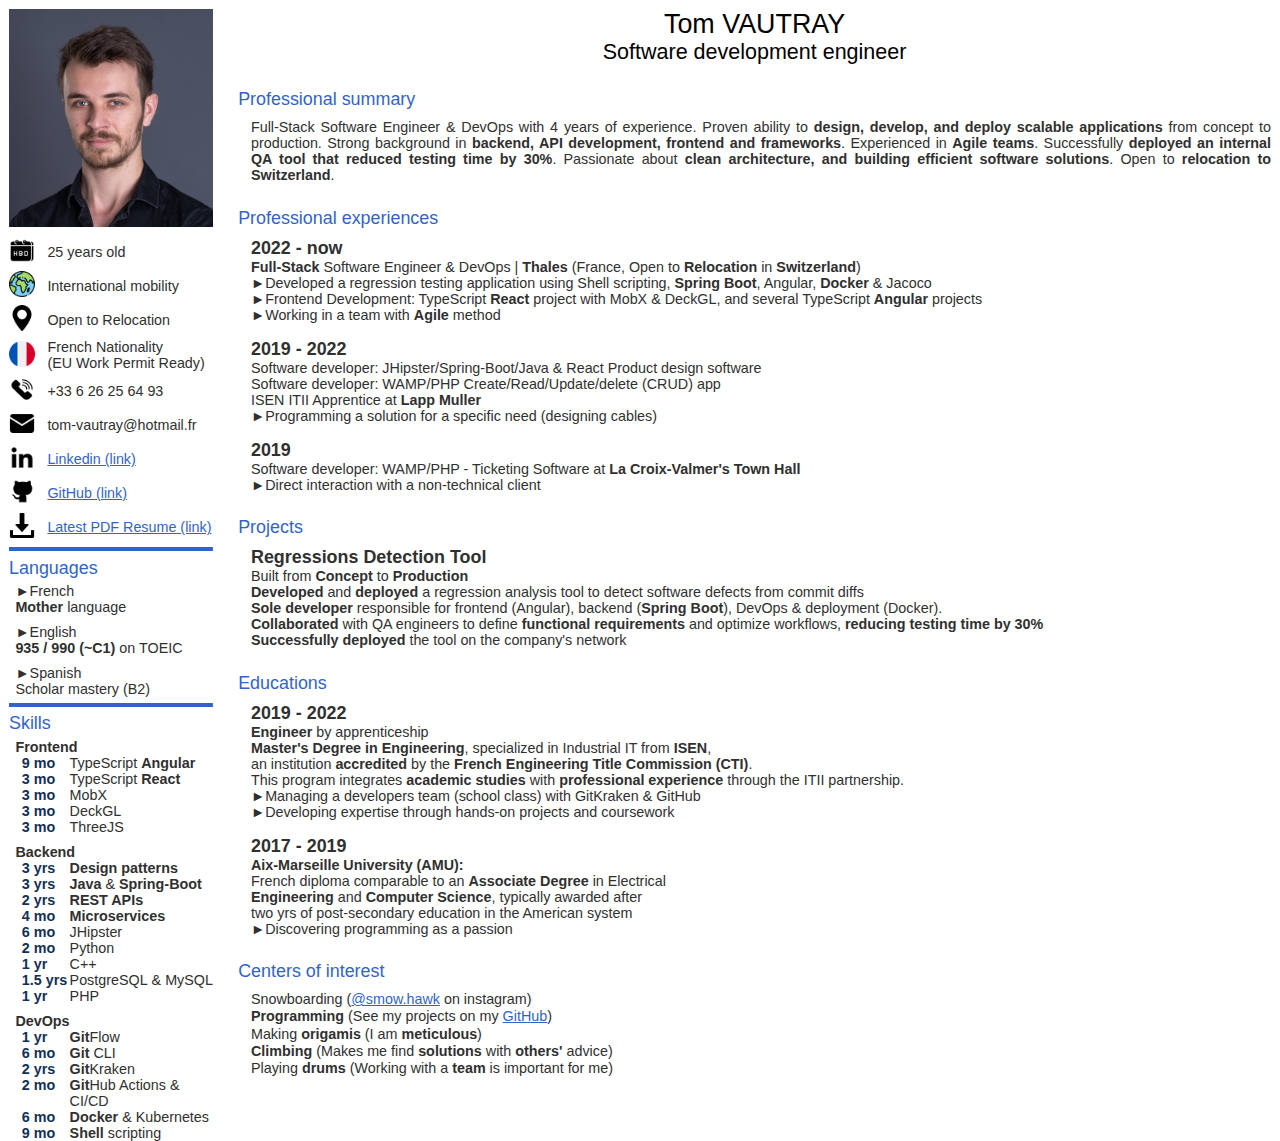
==== index.html @ 309dde8a "Update index.html" ====
<!doctype html>
<html lang="en-US">
	<head>
		<meta charset="UTF-8" />
		<meta name="description" content="Resume of Tom Vautray, Software Development Engineer. Skills in React, Angular, Spring-Boot, and more.">
		<meta name="keywords" content="Tom Vautray, Resume, Software Engineer, React, Angular, Spring-Boot, Git, GitHub">
		<link rel="stylesheet" href="styles.css" />
		<link rel="icon" href="assets/planete-terre.png" />
		<title>Resume - Tom VAUTRAY</title>
	</head>
	<body theme="navy" mapping="pdf">
		<div id="left-panel">
			<div id="photo">
				<img src="assets/PhotoLMGCouleursCrop.jpg" />
			</div>
			<div id="personal-data">
				<div id="aging">
					<a target="_blank" class="mention" href="https://www.flaticon.com/fr/icone-gratuite/happy-birthday_8675274?term=birthday&page=1&position=5&origin=search&related_id=8675274">
						<img src="assets/happy-birthday.png" />
					</a>
					25 years old
				</div>
				<div id="place">
					<a target="_blank" class="mention" href="https://www.flaticon.com/fr/icone-gratuite/planete-terre_921490?term=terre&page=1&position=1&origin=tag&related_id=921490">
						<img src="assets/planete-terre.png" />
					</a>
					International&nbsp;mobility
				</div>
				<div id="relocation">
					<a target="_blank" class="mention" href="https://www.flaticon.com/free-icons/pin">
						<img src="assets/maps-and-flags.png" />
					</a>
					Open&nbsp;to&nbsp;Relocation
				</div>
				<div id="civility">
					<a target="_blank" class="mention" href="https://www.flaticon.com/free-icons/france">
						<img src="assets/france.png" />
					</a>
					French&nbsp;Nationality<br />(EU&nbsp;Work&nbsp;Permit&nbsp;Ready)
				</div>
				<div id="phone">
					<a target="_blank" class="mention" href="https://www.flaticon.com/fr/icones-gratuites/telephone">
						<img src="assets/appel-telephonique.png" />
					</a>
					+33 6 26 25 64 93
				</div>
				<div id="e-mail">
					<a target="_blank" class="mention" href="https://www.flaticon.com/fr/icone-gratuite/email_3059474?term=email&page=1&position=7&origin=tag&related_id=3059474">
						<img src="assets/email.png" />
					</a>
					tom-vautray@hotmail.fr
				</div>
				<div id="linkedin">
					<a target="_blank" class="mention" href="https://www.flaticon.com/fr/icone-gratuite/sociale_14064516?term=linkedin&page=1&position=1&origin=tag&related_id=14064516">
						<img src="assets/linkedin.png" />
					</a>
					<a target="_blank" class="link" href="https://www.linkedin.com/in/tom-vautray-45432b172/">Linkedin (link)</a>
				</div>
				<div id="github">
					<a target="_blank" class="mention" href="https://www.flaticon.com/fr/icone-gratuite/github_4926624?term=github&page=1&position=1&origin=tag&related_id=4926624">
						<img src="assets/github.png" />
					</a>
					<a target="_blank" class="link" href="https://github.com/M4jor-Tom">GitHub (link)</a>
				</div>
				<div id="resume-files">
					<a target="_blank" class="mention" href="https://www.flaticon.com/free-icon/download_724933">
						<img src="assets/download.png" />
					</a>
					<a target="_blank" class="link"href="https://github.com/M4jor-Tom/M4jor-Tom.github.io/tree/pdf-cv-releasing/generated">Latest PDF Resume (link)</a>
				</div>
			</div>
			<svg class="h-line">
				<rect />
			</svg>
			<div id="languages">
				<div class="header">
					Languages
				</div>
				<div class="body">
					<div class="list-element">
						<div class="language">French</div>
						<div class="level"><b>Mother</b> language</div>
					</div>
					<div class="list-element">
						<div class="language">English</div>
						<div class="level"><b>935 / 990 (~C1)</b> on TOEIC</div>
					</div>
					<div class="list-element">
						<div class="language">Spanish</div>
						<div class="level">Scholar mastery (B2)</div>
					</div>
				</div>
			</div>
			<svg class="h-line">
				<rect />
			</svg>
			<div id="skills">
				<div class="header">
					Skills
				</div>
				<div class="body">
					<div class="category">
						<div class="header">Frontend</div>
						<div class="body">
							<div class="list-element">
								<div class="experience-time">9 mo</div>
								<div class="skill">TypeScript <b>Angular</b></div>
							</div>
							<div class="list-element">
								<div class="experience-time">3 mo</div>
								<div class="skill">TypeScript <b>React</b></div>
							</div>
							<div class="list-element">
								<div class="experience-time">3 mo</div>
								<div class="skill">MobX</div>
							</div>
							<div class="list-element">
								<div class="experience-time">3 mo</div>
								<div class="skill">DeckGL</div>
							</div>
							<div class="list-element">
								<div class="experience-time">3 mo</div>
								<div class="skill">ThreeJS</div>
							</div>
						</div>
					</div>
					<div class="category">
						<div class="header">Backend</div>
						<div class="body">
							<div class="list-element">
								<div class="experience-time">3 yrs</div>
								<div class="skill"><b>Design patterns</b></div>
							</div>
							<div class="list-element">
								<div class="experience-time">3 yrs</div>
								<div class="skill"><b>Java</b>&nbsp;&&nbsp;<b>Spring-Boot</b></div>
							</div>
							<div class="list-element">
								<div class="experience-time">2 yrs</div>
								<div class="skill"><b>REST APIs</b></div>
							</div>
							<div class="list-element">
								<div class="experience-time">4 mo</div>
								<div class="skill"><b>Microservices</b></div>
							</div>
							<div class="list-element">
								<div class="experience-time">6 mo</div>
								<div class="skill">JHipster</div>
							</div>
							<div class="list-element">
								<div class="experience-time">2 mo</div>
								<div class="skill">Python</div>
							</div>
							<div class="list-element">
								<div class="experience-time">1 yr</div>
								<div class="skill">C++</div>
							</div>
							<div class="list-element">
								<div class="experience-time">1.5 yrs</div>
								<div class="skill">PostgreSQL&nbsp;&&nbsp;MySQL</div>
							</div>
							<div class="list-element">
								<div class="experience-time">1 yr</div>
								<div class="skill">PHP</div>
							</div>
						</div>
					</div>
					<div class="category">
						<div class="header">DevOps</div>
						<div class="body">
							<div class="list-element">
								<div class="experience-time">1 yr</div>
								<div class="skill"><b>Git</b>Flow</div>
							</div>
							<div class="list-element">
								<div class="experience-time">6 mo</div>
								<div class="skill"><b>Git</b> CLI</div>
							</div>
							<div class="list-element">
								<div class="experience-time">2 yrs</div>
								<div class="skill"><b>Git</b>Kraken</div>
							</div>
							<div class="list-element">
								<div class="experience-time">2 mo</div>
								<div class="skill"><b>Git</b>Hub Actions & CI/CD</div>
							</div>
							<div class="list-element">
								<div class="experience-time">6 mo</div>
								<div class="skill"><b>Docker</b>&nbsp;&&nbsp;Kubernetes</div>
							</div>
							<div class="list-element">
								<div class="experience-time">9 mo</div>
								<div class="skill"><b>Shell</b> scripting</div>
							</div>
						</div>
					</div>
				</div>
			</div>
		</div>
		<div id="right-panel">
			<div class="header">
				<div id="name">
					Tom VAUTRAY
				</div>
				<div id="title">
					Software development engineer
				</div>
			</div>
			<div class="body">
				<div id="professional-summary">
					<div class="header">
						Professional summary
					</div>
					<div class="body">
						<div class="list-element">
							<div class="content">
Full-Stack Software Engineer & DevOps with 4 years of experience.
Proven ability to <b>design, develop, and deploy scalable applications</b> from concept to production. Strong background in <b>backend, API development, frontend and frameworks</b>.  
Experienced in <b>Agile teams</b>. Successfully <b>deployed an internal QA tool that reduced testing time by 30%</b>.
Passionate about <b>clean architecture, and building efficient software solutions</b>. Open to <b>relocation to Switzerland</b>.
							</div>
						</div>
					</div>
				</div>
				<div id="professional-experiences">
					<div class="header">
						Professional experiences
					</div>
					<div class="body">
						<div class="list-element">
							<div class="content-title">2022 - now</div>
							<div class="content"><b>Full-Stack</b> Software Engineer & DevOps | <b>Thales</b> (France, Open to <b>Relocation</b> in <b>Switzerland</b>)</div>
							<div class="experience">Developed a regression testing application using Shell scripting, <b>Spring Boot</b>, Angular, <b>Docker</b> & Jacoco</div>
							<div class="experience">Frontend Development: TypeScript <b>React</b> project with MobX & DeckGL, and several TypeScript <b>Angular</b> projects</div>
							<div class="experience">Working in a team with <b>Agile</b> method</div>
						</div>
						<div class="list-element">
							<div class="content-title">2019 - 2022</div>
							<div class="content">
								Software developer: JHipster/Spring-Boot/Java & React Product design software
							</div>
							<div class="content">
								Software developer: WAMP/PHP Create/Read/Update/delete (CRUD) app
							</div>
							<div class="content">ISEN ITII Apprentice at <b>Lapp Muller</b></div>
							<div class="experience">Programming a solution for a specific need (designing cables)</div>
						</div>
						<div class="list-element">
							<div class="content-title">2019</div>
							<div class="content">
								Software developer: WAMP/PHP - Ticketing Software at <b>La Croix-Valmer's Town Hall</b>
							</div>
							<div class="experience">Direct interaction with a non-technical client</div>
						</div>
						<!--<div class="list-element">
							<div class="content-title">2015 - 2018</div>
							<div class="content">
								Restaurant waiter
							</div>
							<div class="experience">Immediate stress management</div>
						</div>-->
					</div>
				</div>
				<div id="projects">
					<div class="header">
						Projects
					</div>
					<div class="body">
						<div class="list-element">
							<div class="content-title">Regressions Detection Tool</div>
							<div class="content">Built from <b>Concept</b> to <b>Production</b></div>
							<div class="content"><b>Developed</b> and <b>deployed</b> a regression analysis tool to detect software defects from commit diffs</div>
							<div class="content"><b>Sole developer</b> responsible for frontend (Angular), backend (<b>Spring Boot</b>), DevOps & deployment (Docker).</div>
							<div class="content"><b>Collaborated</b> with QA engineers to define <b>functional requirements</b> and optimize workflows, <b>reducing testing time by 30%</b></div>
							<div class="content"><b>Successfully deployed</b> the tool on the company's network</div>
						</div>
					</div>
				</div>
				<div id="educations">
					<div class="header">
						Educations
					</div>
					<div class="body">
						<div class="list-element">
							<div class="content-title">2019 - 2022</div>
							<div class="content">
								<b>Engineer</b> by apprenticeship<br />
								<b>Master's Degree in Engineering</b>, specialized in Industrial IT from <b>ISEN</b>,<br />
								an institution <b>accredited</b> by the <b>French Engineering Title Commission (CTI)</b>.<br />
								This program integrates <b>academic studies</b> with <b>professional experience</b> through the ITII partnership.
							</div>
							<div class="experience">Managing a developers team (school class) with GitKraken & GitHub</div>
							<div class="experience">Developing expertise through hands-on projects and coursework</div>
						</div>
						<div class="list-element">
							<div class="content-title">2017 - 2019</div>
							<div class="content">
								<b>Aix-Marseille University (AMU):</b><br />
								French diploma comparable to an <b>Associate Degree</b> in Electrical<br />
								<b>Engineering</b> and <b>Computer Science</b>, typically awarded after<br />
								two yrs of post-secondary education in the American system
							</div>
							<div class="experience">Discovering programming as a passion</div>
						</div>
					</div>
				</div>
				<div id="centers-of-interest">
					<div class="header">
						Centers of interest
					</div>
					<div class="body">
						<div class="list-element">
							<div class="content">
								Snowboarding (<a target="_blank" href="https://www.instagram.com/smow.hawk/">@smow.hawk</a> on instagram)
							</div>
						</div>
						<div class="list-element">
							<div class="content"><b>Programming</b> (See my projects on my <a target="_blank" class="link" href="https://github.com/M4jor-Tom">GitHub</a>)</div>
						</div>
						<div class="list-element">
							<div class="content">Making <b>origamis</b> (I am <b>meticulous</b>)</div>
						</div>
						<div class="list-element">
							<div class="content"><b>Climbing</b> (Makes me find <b>solutions</b> with <b>others'</b> advice)</div>
						</div>
						<div class="list-element">
							<div class="content">Playing <b>drums</b> (Working with a <b>team</b> is important for me)</div>
						</div>
					</div>
				</div>
			</div>
		</div>
	</body>
</html>
---- styles.css ----
:root {
	
	--default-font: 1.4vmax;

	--body-margin: 1vmin;

	--small-font: .8rem;
	--bigger-font: 1.5rem;
	--big-font: 1.2rem;
}

* {
	font-family: Arial, Helvetica, sans-serif;
}

[theme="navy"] {

	--lightest-color: rgba(255, 255, 255, 1);
	--darkest-color: rgba(0, 0, 0, 1);

	--dark-color: rgba(48, 48, 48, 1);

	--accent-color: rgba(50, 100, 200, 1);
	--dominant-color: rgba(16, 48, 86, 1);
}

[mapping="light"] {

	--header-color: var(--accent-color);
	--link-color: var(--accent-color);

	--title-color: var(--dominant-color);
	--title-contrast-color: var(--lightest-color);
	
	--text-color: var(--dark-color);
	--skill-time-text-color: var(--dominant-color);

	--line-color: var(--dominant-color);
	--line-contrast-color: var(--lightest-color);
}

[mapping="pdf"] {

	--header-color: var(--accent-color);
	--link-color: var(--accent-color);

	--title-color: var(--lightest-color);
	--title-contrast-color: var(--darkest-color);
	
	--text-color: var(--dark-color);
	--skill-time-text-color: var(--dominant-color);

	--line-color: var(--dominant-color);
	--line-contrast-color: var(--lightest-color);
}

body {
	
	color: var(--text-color);
}

a {

	color: var(--link-color);
}

html {

	font-size: var(--default-font);
}

body {

	height: calc(100vh - 2 * var(--body-margin));
	width: calc(100vw - 2 * var(--body-margin));

	margin: var(--body-margin);

	display: grid;
	column-gap: 2%;
	grid-template-columns: min-content 1fr;
}

.h-line {

	width: 100%;
	height: .5vh;
}

.h-line rect {

	width: 100%;
	height: 100%;
	fill: var(--accent-color);
}

a.mention {

	width: 2vw;
}

img {

	width: 100%;
}

#right-panel .body {

	margin-left: 1vw;
}

#left-panel .body {

	margin-left: .5vw;
}

.experience::before {
	
	font-weight: bold;
	content: "\25BA ";
}

#left-panel > * > .header {

	color: var(--header-color);
	margin: .5vh 0;
}

#left-panel > #languages > .body {

	display: grid;
	grid-auto-rows: min-content;
	row-gap: 1vh;
}

#left-panel > #languages > .body > .list-element > .language::before {

	content: "\25BA";
}

#left-panel > #skills > .body {

	display: grid;
	grid-auto-rows: auto;
	row-gap: 1vh;
}

#left-panel > #skills > .body > .category > .header {

	font-size: var(--small-font);
	font-weight: bolder;
}

#left-panel > #skills > .body > .category > .body > .list-element > .experience-time {

	font-weight: bold;
	color: var(--skill-time-text-color);
	white-space: nowrap;
}

#left-panel > #skills > .body > .category > .body > .list-element {

	display: grid;
	grid-template-columns: 6ch auto;
}

#left-panel > #skills > .body > .category > .body > .list-element,
#left-panel > #languages > .body > .list-element {

	font-size: var(--small-font);
}

#left-panel {

	display: grid;
	grid-template-rows: 
		repeat(2, min-content) /* photos, personnal-data */
		repeat(2, 1px min-content); /* Languages, skills */
	row-gap: .6vh;
}

#left-panel > #personal-data {

	display: grid;
	grid-auto-rows: min-content;
	row-gap: .6vh;
}

#left-panel > #personal-data > * {

	display: grid;
	grid-template-columns: min-content 1fr;
	column-gap: 1vw;
	font-size: var(--small-font);
	align-items: center;
	white-space: nowrap;
}

#left-panel > #personal-data > #e-mail {

	white-space: nowrap;
}

#right-panel > .header {

	text-align: center;
	background-color: var(--title-color);
	color: var(--title-contrast-color);
}

#right-panel > .header > #name {
	
	font-size: var(--bigger-font);
}

#right-panel > .header > #title {
	
	font-size: var(--big-font);
}

#right-panel {

	display: grid;
	row-gap: 2.7vh;
	grid-auto-rows: min-content;
}

#right-panel > .body {

	display: contents;
}

#right-panel > .body > * > .header {

	color: var(--header-color);
	margin-bottom: 1vh;
}

#right-panel > .body > * > .body {

	font-size: var(--small-font);

	display: grid;
	grid-auto-rows: auto;
	row-gap: 1.8vh;
}

#right-panel > .body > * > .body > .list-element > .content {

	text-align: justify;
  	text-justify: auto;
}

#right-panel > .body > #centers-of-interest > .body {

	row-gap: .15vh;
}

.content-title {

	font-size: var(--default-font);
	font-weight: bold;
}
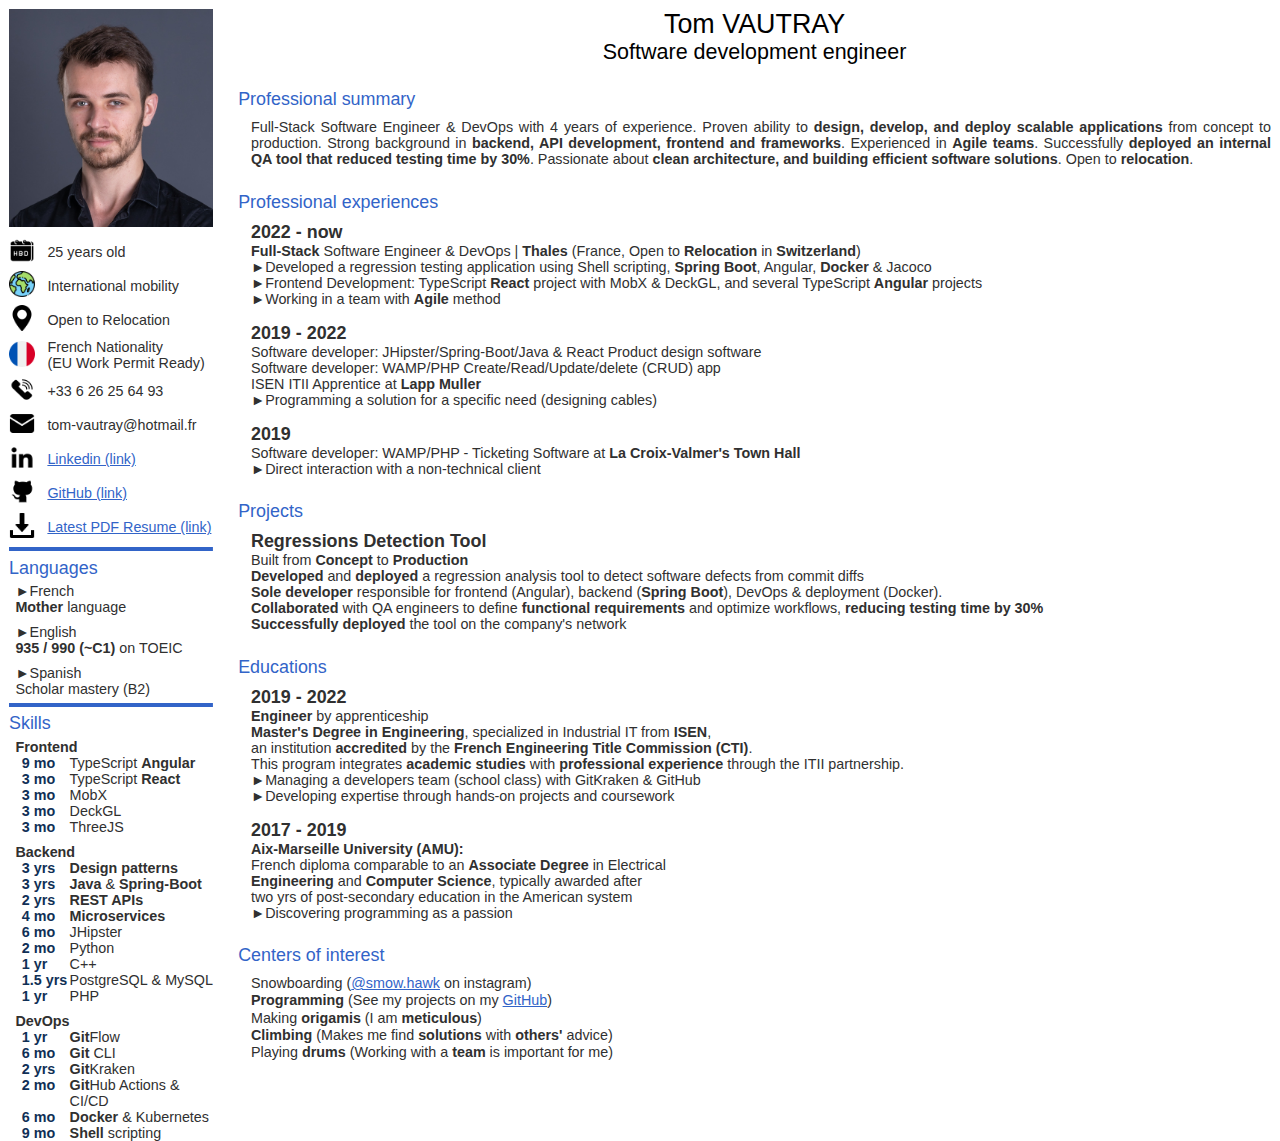
==== commit dda4ba20: "Update index.html" ====
--- a/index.html
+++ b/index.html
@@ -217,7 +217,7 @@
 Full-Stack Software Engineer & DevOps with 4 years of experience.
 Proven ability to <b>design, develop, and deploy scalable applications</b> from concept to production. Strong background in <b>backend, API development, frontend and frameworks</b>.  
 Experienced in <b>Agile teams</b>. Successfully <b>deployed an internal QA tool that reduced testing time by 30%</b>.
-Passionate about <b>clean architecture, and building efficient software solutions</b>. Open to <b>relocation to Switzerland</b>.
+Passionate about <b>clean architecture, and building efficient software solutions</b>. Open to <b>relocation</b>.
 							</div>
 						</div>
 					</div>
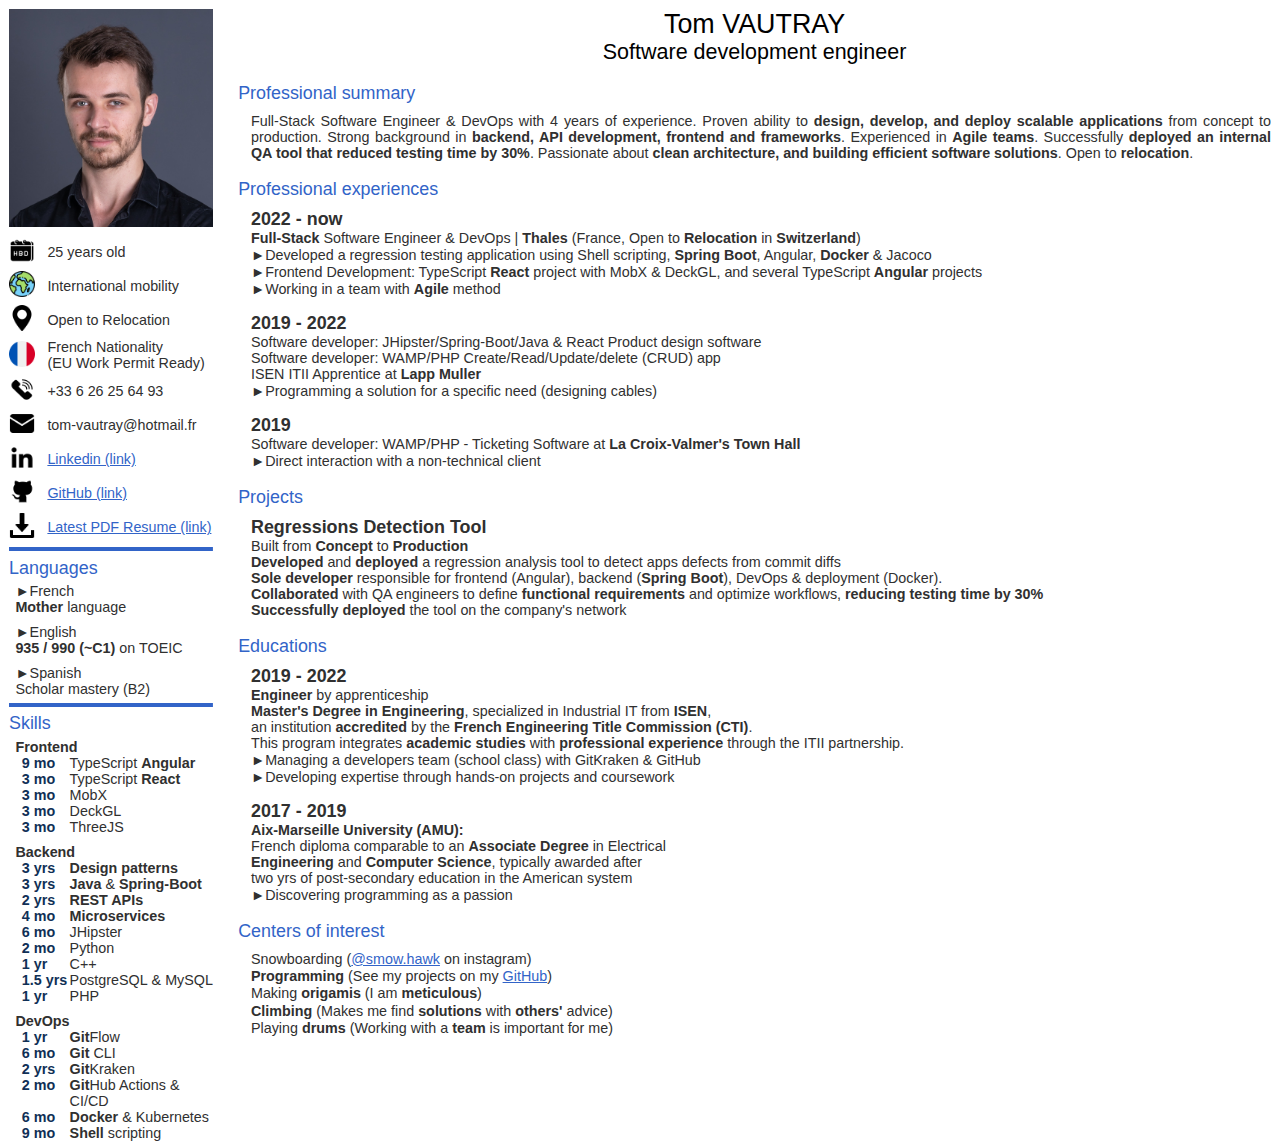
==== commit 2c9d245c: "Update index.html" ====
--- a/index.html
+++ b/index.html
@@ -269,7 +269,7 @@
 						<div class="list-element">
 							<div class="content-title">Regressions Detection Tool</div>
 							<div class="content">Built from <b>Concept</b> to <b>Production</b></div>
-							<div class="content"><b>Developed</b> and <b>deployed</b> a regression analysis tool to detect software defects from commit diffs</div>
+							<div class="content"><b>Developed</b> and <b>deployed</b> a regression analysis tool to detect apps defects from commit diffs</div>
 							<div class="content"><b>Sole developer</b> responsible for frontend (Angular), backend (<b>Spring Boot</b>), DevOps & deployment (Docker).</div>
 							<div class="content"><b>Collaborated</b> with QA engineers to define <b>functional requirements</b> and optimize workflows, <b>reducing testing time by 30%</b></div>
 							<div class="content"><b>Successfully deployed</b> the tool on the company's network</div>
--- a/styles.css
+++ b/styles.css
@@ -112,6 +112,11 @@
 #left-panel .body {
 
 	margin-left: .5vw;
+}
+
+.experience {
+
+	margin-top: .1vh;
 }
 
 .experience::before {
@@ -221,7 +226,7 @@
 #right-panel {
 
 	display: grid;
-	row-gap: 2.7vh;
+	row-gap: 2vh;
 	grid-auto-rows: min-content;
 }
 
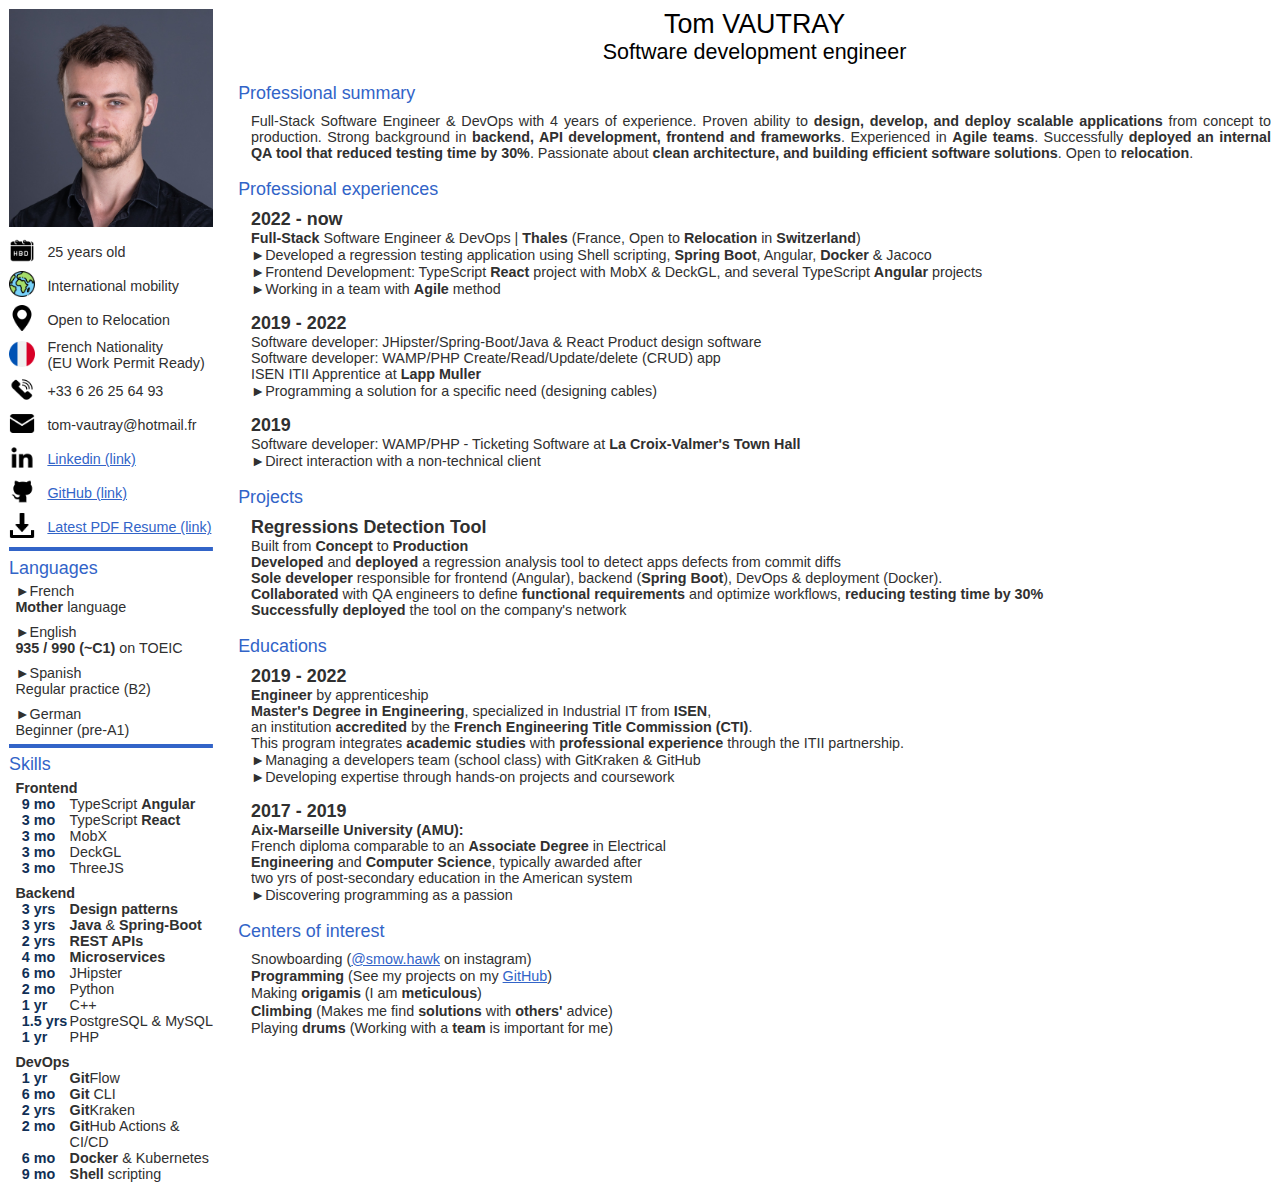
==== commit 74f5f04e: "Update index.html" ====
--- a/index.html
+++ b/index.html
@@ -87,7 +87,11 @@
 					</div>
 					<div class="list-element">
 						<div class="language">Spanish</div>
-						<div class="level">Scholar mastery (B2)</div>
+						<div class="level">Regular practice (B2)</div>
+					</div>
+					<div class="list-element">
+						<div class="language">German</div>
+						<div class="level">Beginner (pre-A1)</div>
 					</div>
 				</div>
 			</div>
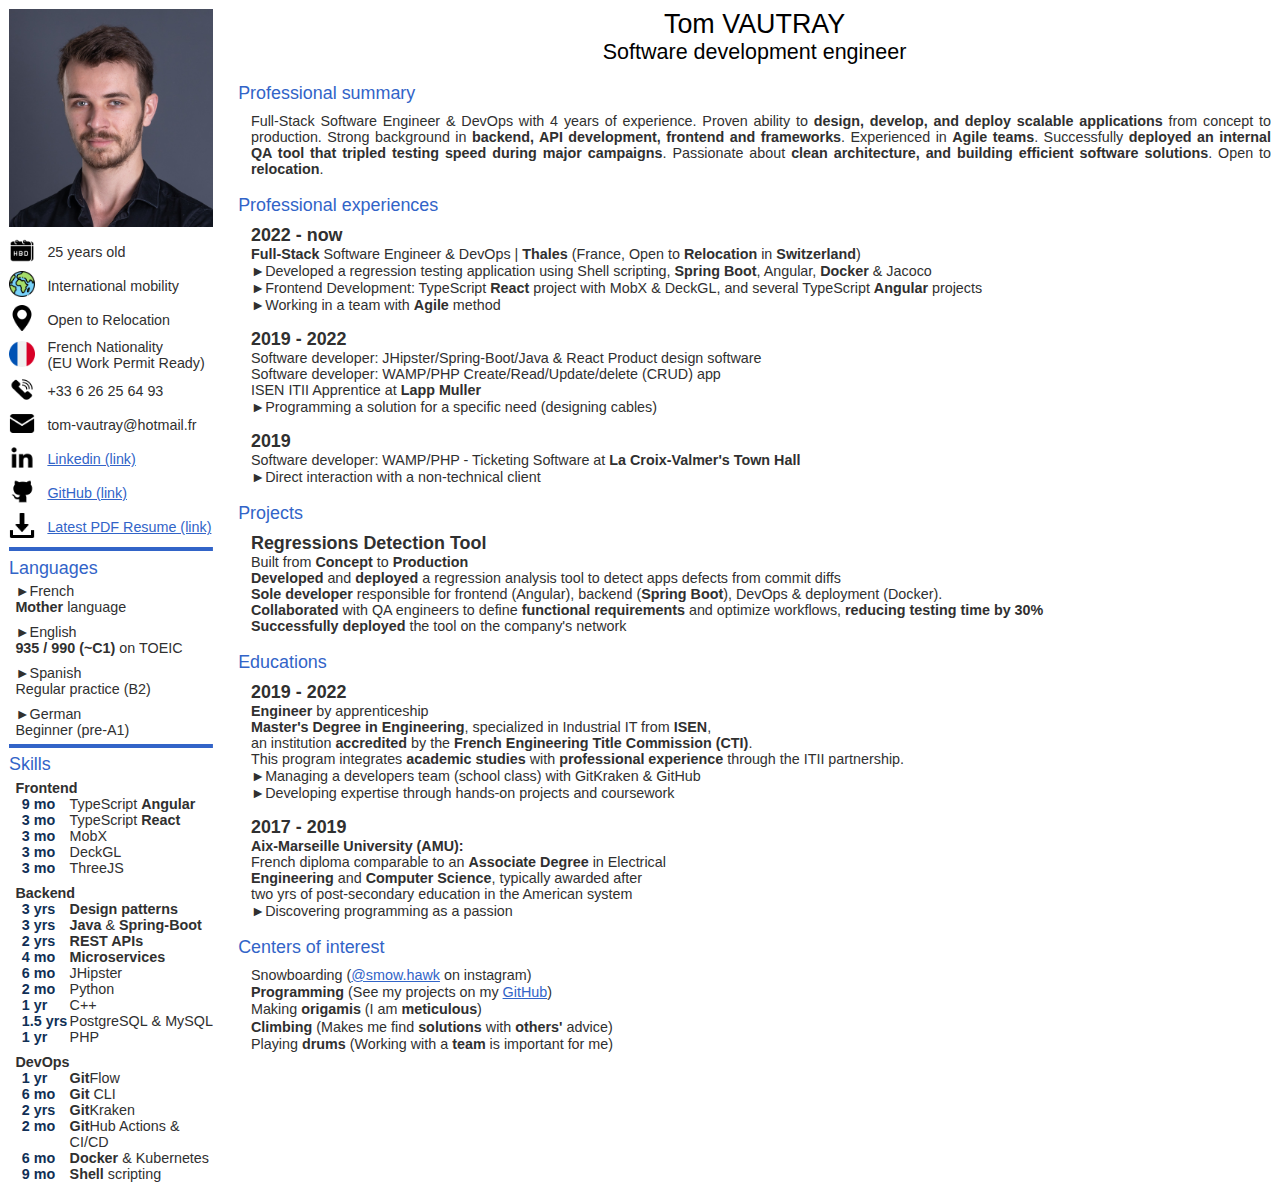
==== commit 95560ab7: "Update index.html" ====
--- a/index.html
+++ b/index.html
@@ -220,7 +220,7 @@
 							<div class="content">
 Full-Stack Software Engineer & DevOps with 4 years of experience.
 Proven ability to <b>design, develop, and deploy scalable applications</b> from concept to production. Strong background in <b>backend, API development, frontend and frameworks</b>.  
-Experienced in <b>Agile teams</b>. Successfully <b>deployed an internal QA tool that reduced testing time by 30%</b>.
+Experienced in <b>Agile teams</b>. Successfully <b>deployed an internal QA tool that tripled testing speed during major campaigns</b>.
 Passionate about <b>clean architecture, and building efficient software solutions</b>. Open to <b>relocation</b>.
 							</div>
 						</div>
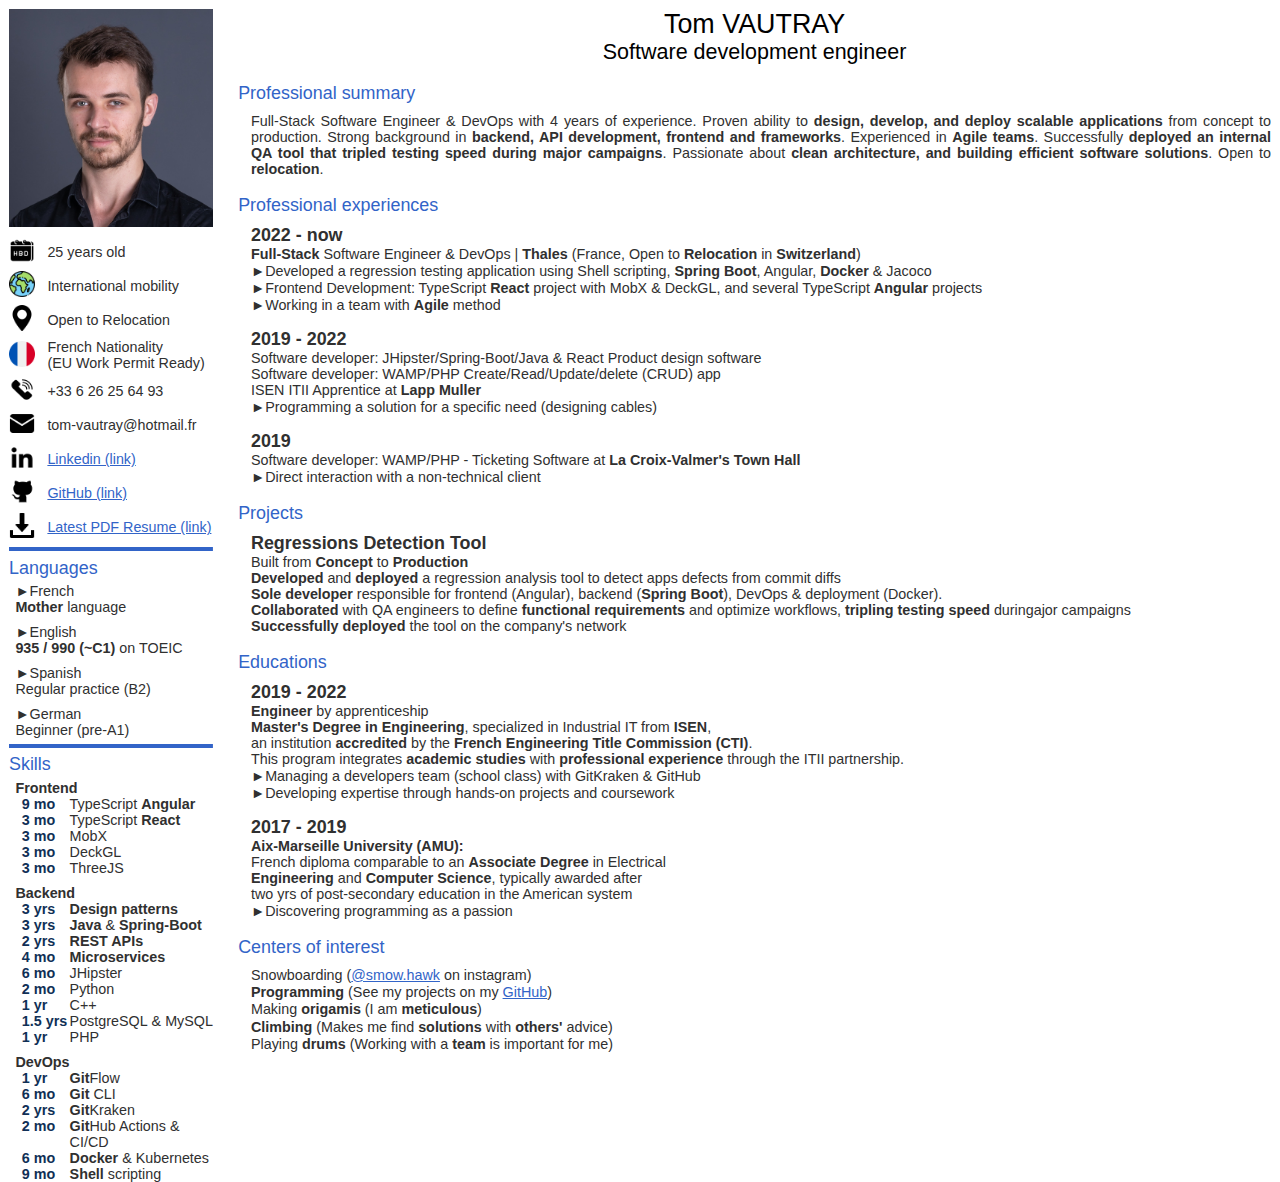
==== commit c5a2ee9d: "Update index.html" ====
--- a/index.html
+++ b/index.html
@@ -275,7 +275,7 @@
 							<div class="content">Built from <b>Concept</b> to <b>Production</b></div>
 							<div class="content"><b>Developed</b> and <b>deployed</b> a regression analysis tool to detect apps defects from commit diffs</div>
 							<div class="content"><b>Sole developer</b> responsible for frontend (Angular), backend (<b>Spring Boot</b>), DevOps & deployment (Docker).</div>
-							<div class="content"><b>Collaborated</b> with QA engineers to define <b>functional requirements</b> and optimize workflows, <b>reducing testing time by 30%</b></div>
+							<div class="content"><b>Collaborated</b> with QA engineers to define <b>functional requirements</b> and optimize workflows, <b>tripling testing speed</b> duringajor campaigns</div>
 							<div class="content"><b>Successfully deployed</b> the tool on the company's network</div>
 						</div>
 					</div>
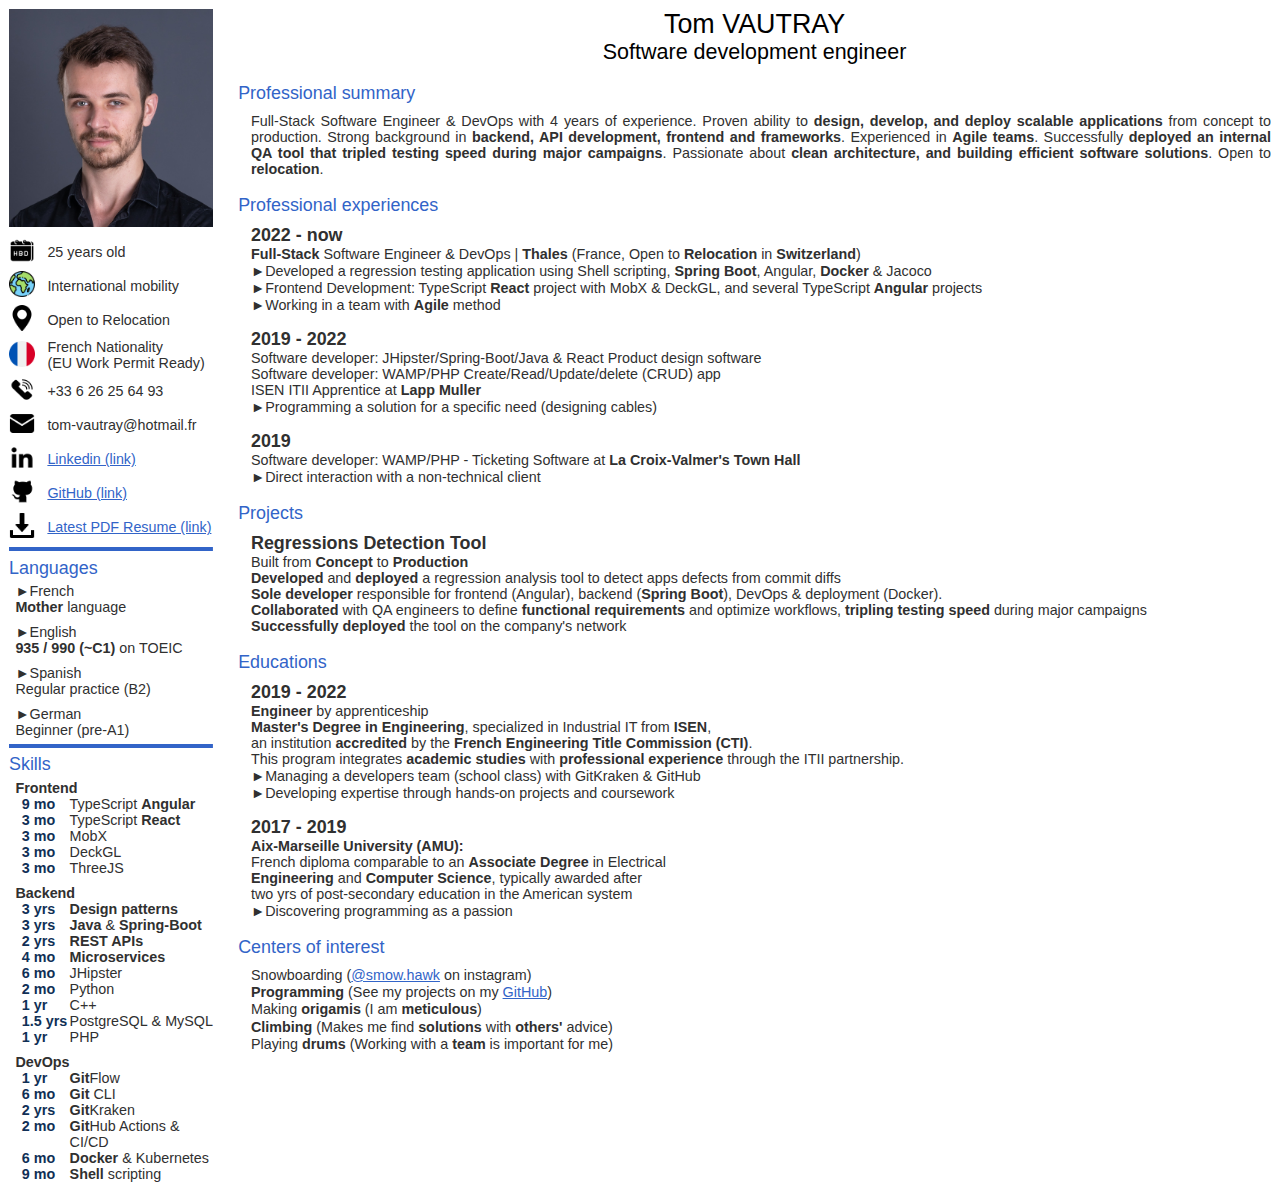
==== commit 79fbcb05: "Update index.html" ====
--- a/index.html
+++ b/index.html
@@ -275,7 +275,7 @@
 							<div class="content">Built from <b>Concept</b> to <b>Production</b></div>
 							<div class="content"><b>Developed</b> and <b>deployed</b> a regression analysis tool to detect apps defects from commit diffs</div>
 							<div class="content"><b>Sole developer</b> responsible for frontend (Angular), backend (<b>Spring Boot</b>), DevOps & deployment (Docker).</div>
-							<div class="content"><b>Collaborated</b> with QA engineers to define <b>functional requirements</b> and optimize workflows, <b>tripling testing speed</b> duringajor campaigns</div>
+							<div class="content"><b>Collaborated</b> with QA engineers to define <b>functional requirements</b> and optimize workflows, <b>tripling testing speed</b> during major campaigns</div>
 							<div class="content"><b>Successfully deployed</b> the tool on the company's network</div>
 						</div>
 					</div>
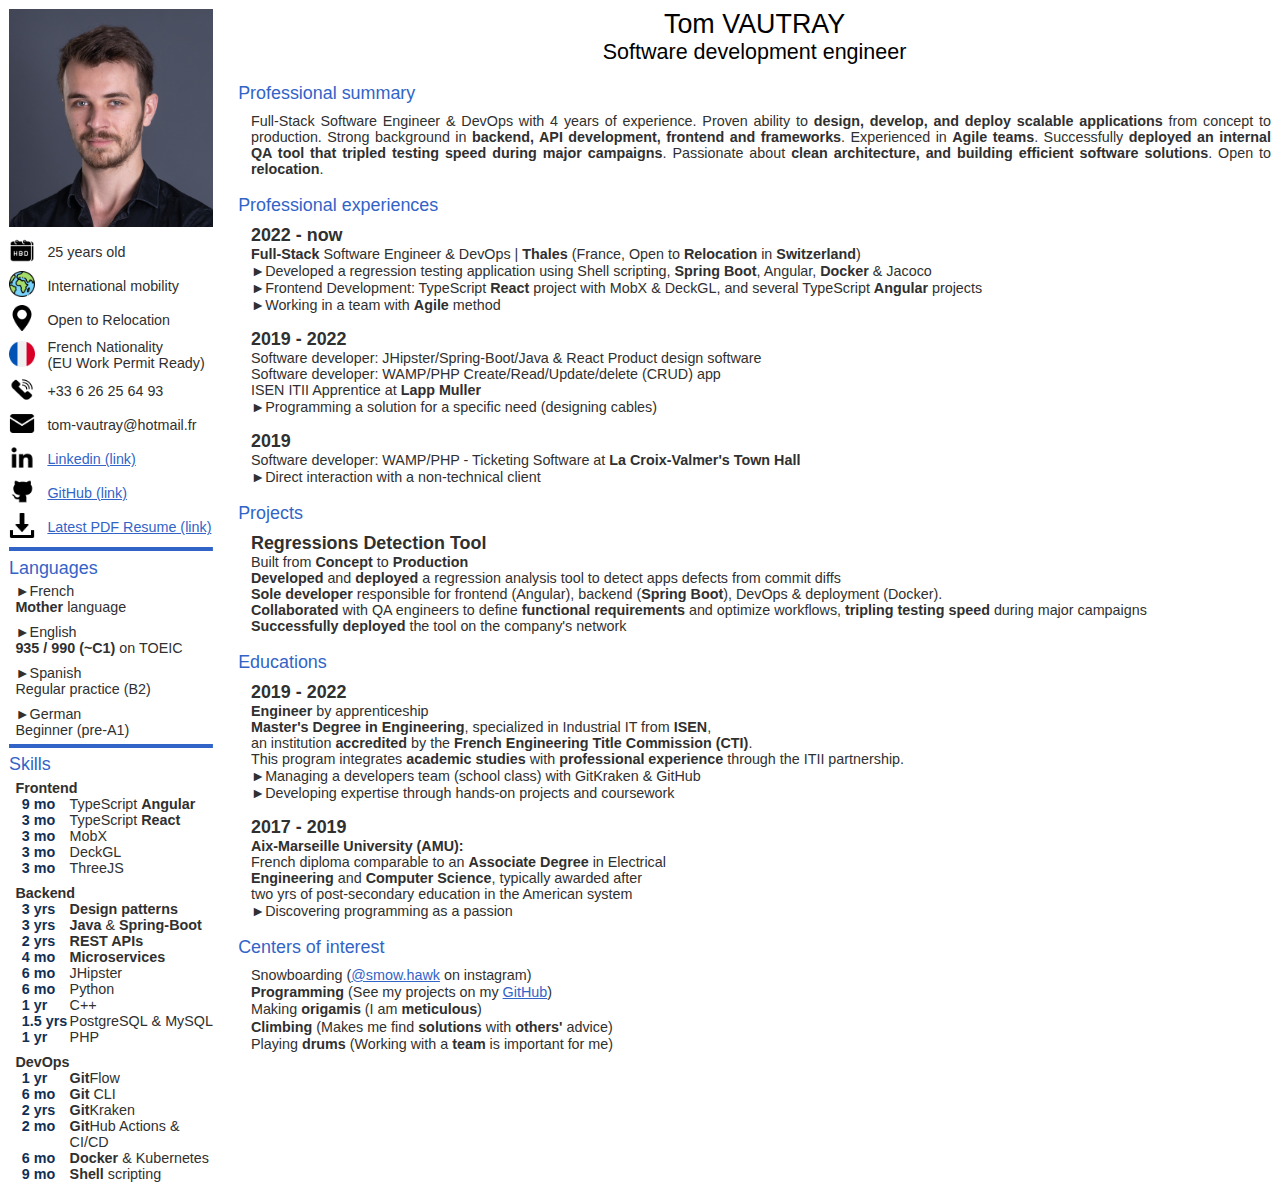
==== commit 240efb99: "Update index.html" ====
--- a/index.html
+++ b/index.html
@@ -152,7 +152,7 @@
 								<div class="skill">JHipster</div>
 							</div>
 							<div class="list-element">
-								<div class="experience-time">2 mo</div>
+								<div class="experience-time">6 mo</div>
 								<div class="skill">Python</div>
 							</div>
 							<div class="list-element">
